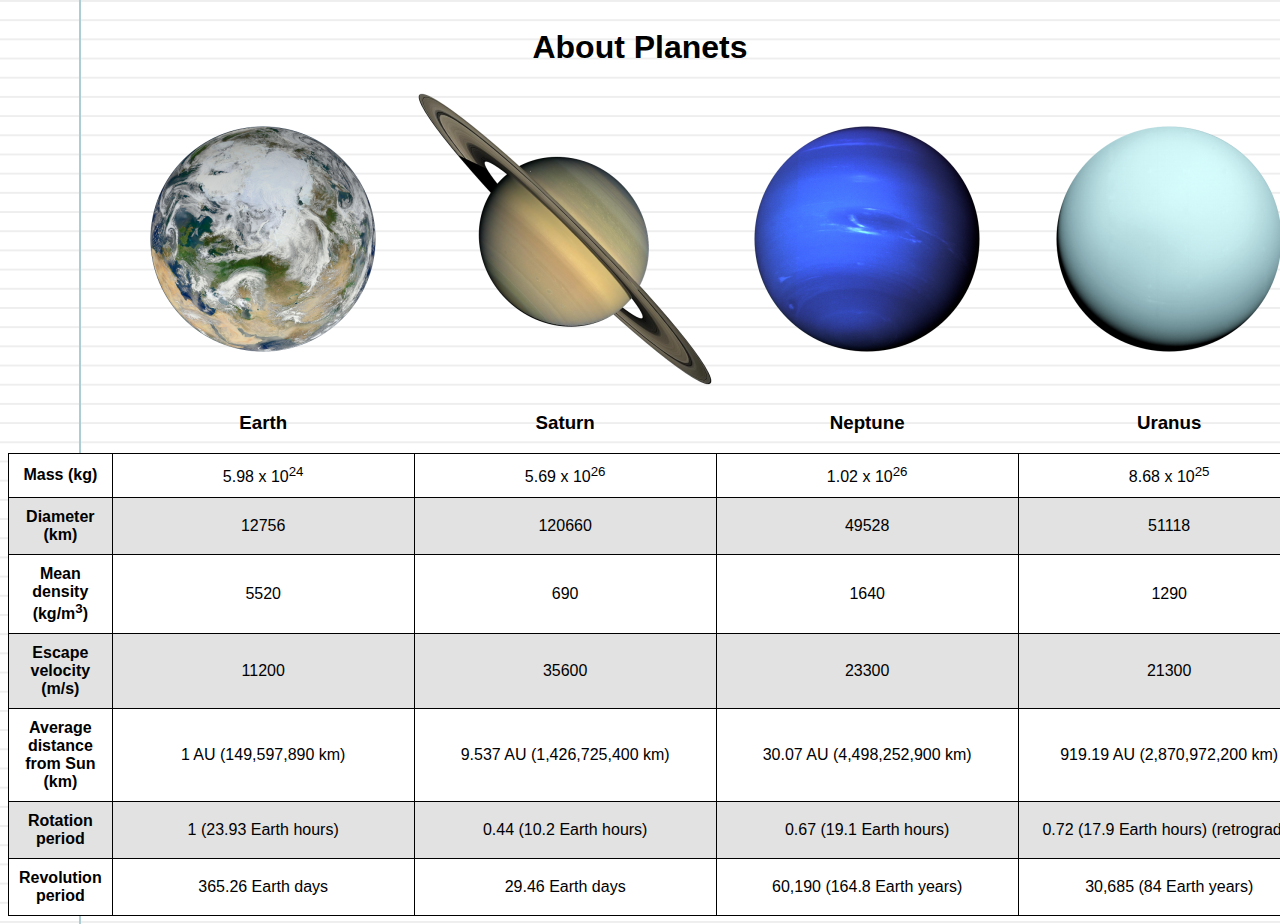
==== labs/lab5/index.html @ 0e5e4093 "Completed lab 5" ====
<!DOCTYPE html>
<html lang="en">
<head>
  <title>About Planets</title>
  <link rel="stylesheet" href="css/style.css">
</head>
<body>

<section>
	<h1>About Planets</h1>
	<table>
	  <tr class='header'>
	    <th></th>
	    <th>
	    	<img src="img/earth.png" alt="Earth">
	    	<h3>Earth</h3>
	    </th>
	    <th>
	    	<img src="img/saturn.png" alt="Saturn">
	    	<h3>Saturn</h3>
	    </th>
	    <th>
	    	<img src="img/neptune.png" alt="Neptune">
	    	<h3>Neptune</h3>
	    </th>
	    <th>
	    	<img src="img/uranus.png" alt="Uranus">
	    	<h3>Uranus</h3>
	    </th>
	  </tr>
	  <tr>
	    <td>Mass (kg)</td>
	    <td>5.98 x 10<sup>24</sup></td>
	    <td>5.69 x 10<sup>26</sup></td>
	    <td>1.02 x 10<sup>26</sup></td>
	    <td>8.68 x 10<sup>25</sup></td>
	  </tr>
	  <tr>
	    <td>Diameter (km)</td>
	    <td>12756</td>
	    <td>120660</td>
	    <td>49528</td>
	    <td>51118</td>
	  </tr>
	  <tr>
	    <td>Mean density (kg/m<sup>3</sup>)</td>
	    <td>5520</td>
	    <td>690</td>
	    <td>1640</td>
	    <td>1290</td>
	  </tr>
	  <tr>
	    <td>Escape velocity (m/s)</td>
	    <td>11200</td>
	    <td>35600</td>
	    <td>23300</td>
	    <td>21300</td>
	  </tr>
	  <tr>
	    <td>Average distance from Sun (km)</td>
	    <td>1 AU (149,597,890 km)</td>
	    <td>9.537 AU (1,426,725,400 km)</td>
	    <td>30.07 AU (4,498,252,900 km)</td>
	    <td>919.19 AU (2,870,972,200 km)</td>
	  </tr>
	  <tr>
	    <td>Rotation period</td>
	    <td>1 (23.93 Earth hours)</td>
	    <td>0.44 (10.2 Earth hours)</td>
	    <td>0.67 (19.1 Earth hours)</td>
	    <td>0.72 (17.9 Earth hours) (retrograde)</td>
	  </tr>
	  <tr>
	    <td>Revolution period</td>
	    <td>365.26 Earth days</td>
	    <td>29.46 Earth days</td>
	    <td>60,190 (164.8 Earth years)</td>
	    <td>30,685 (84 Earth years)</td>
	  </tr>
	</table>
</section>

</body>
</html>
---- labs/lab5/css/style.css ----
body {
  /*Background pattern*/
  background-color: #fff; 
  background-image: 
  linear-gradient(90deg, transparent 79px, #abced4 79px, #abced4 81px, transparent 81px),
  linear-gradient(#eee .1em, transparent .1em);
  background-size: 100% 1.2em;

  font-family: Helvetica, Arial, sans-serif;
  text-align: center;
}

section{
  display: flex;
  flex-direction: column;
  align-items: center;
  justify-content: center;
}

h1 {
  text-align: center;
}

table {
    margin: 0 auto;
    border: 1px solid black;
    border-collapse: collapse;
    text-align: center;
}

table .header {
   border: 0;
}

table td {
    border: 1px solid black;
    padding: 10px;
}

table tr:not(.header):nth-child(odd) {
    background-color: #e2e2e2;
}

table tr:not(.header):nth-child(even) {
    background-color: #ffffff;
}

table tr:first-child
{
    border: hidden;
    border-bottom: 1px black;
}

table tr:first-child td
{
    border: none;
}

table tr td:first-child{
  font-weight: bold;
}
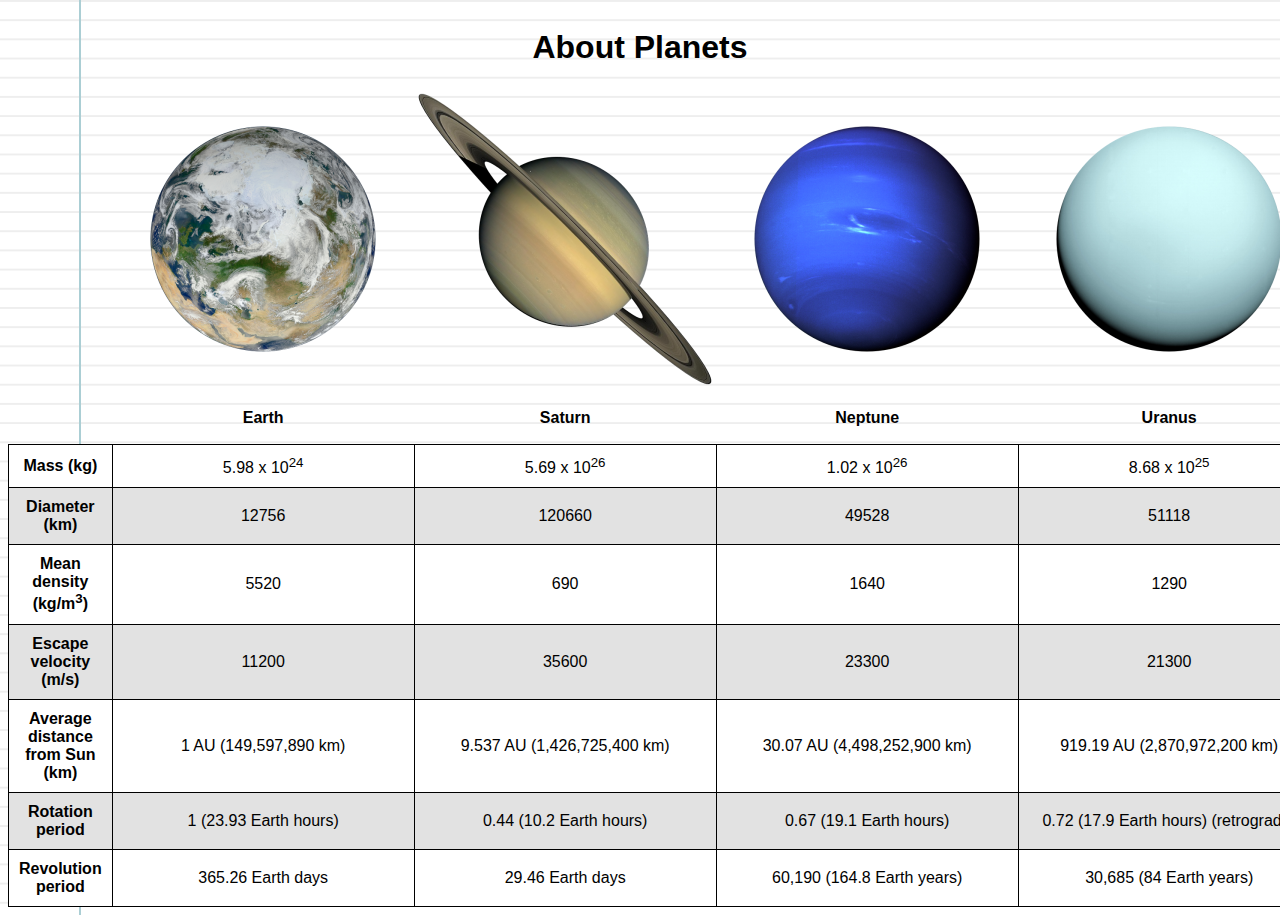
==== commit 3b1547e8: "Corrected for HTML validation" ====
--- a/labs/lab5/index.html
+++ b/labs/lab5/index.html
@@ -13,19 +13,19 @@
 	    <th></th>
 	    <th>
 	    	<img src="img/earth.png" alt="Earth">
-	    	<h3>Earth</h3>
+	    	<p>Earth</p>
 	    </th>
 	    <th>
 	    	<img src="img/saturn.png" alt="Saturn">
-	    	<h3>Saturn</h3>
+	    	<p>Saturn</p>
 	    </th>
 	    <th>
 	    	<img src="img/neptune.png" alt="Neptune">
-	    	<h3>Neptune</h3>
+	    	<p>Neptune</p>
 	    </th>
 	    <th>
 	    	<img src="img/uranus.png" alt="Uranus">
-	    	<h3>Uranus</h3>
+	    	<p>Uranus</p>
 	    </th>
 	  </tr>
 	  <tr>
--- a/labs/lab5/css/style.css
+++ b/labs/lab5/css/style.css
@@ -28,6 +28,9 @@
     text-align: center;
 }
 
+th {
+  text-align:  center;
+}
 table .header {
    border: 0;
 }
